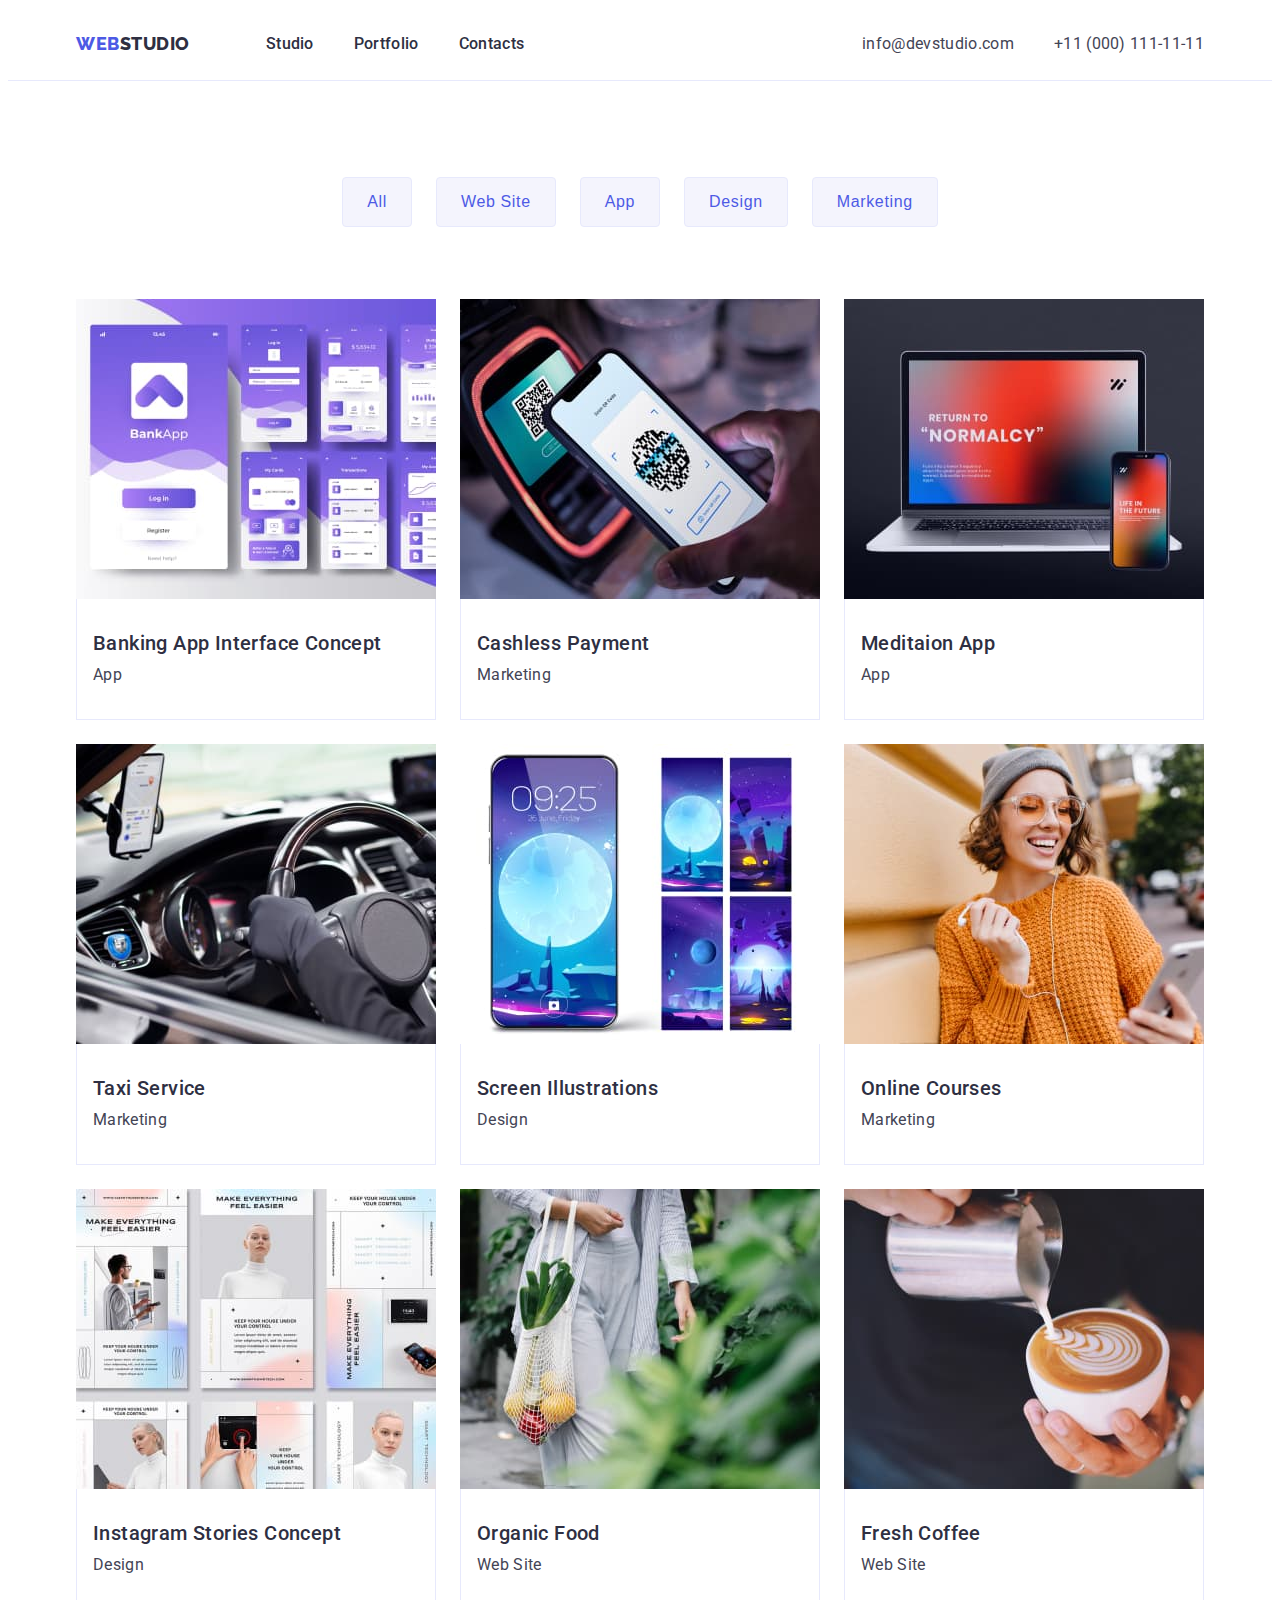
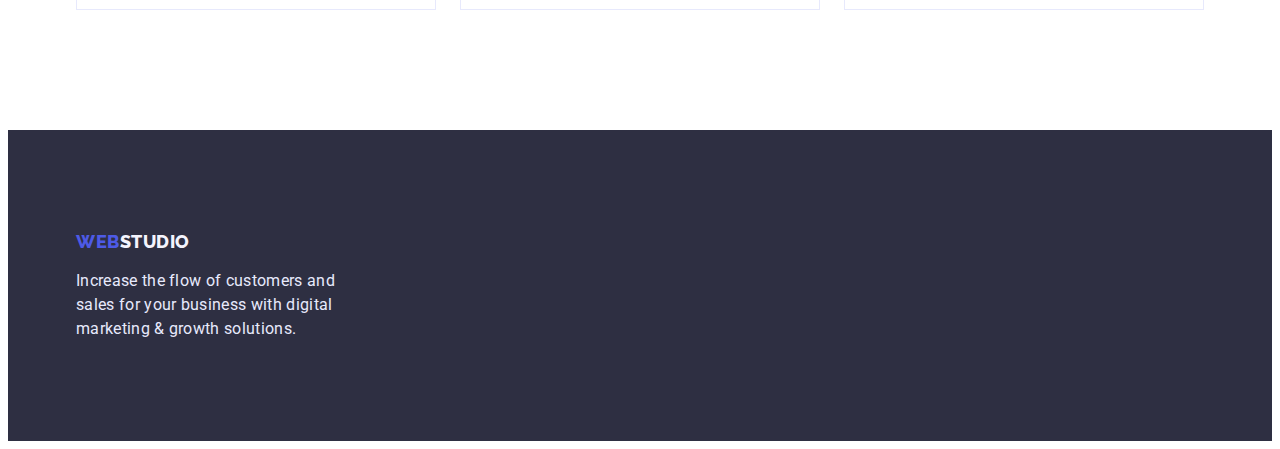
==== portfolio.html @ e2742301 "update" ====
<!DOCTYPE html>
<html lang="en">

<head>
    <meta charset="UTF-8">
    <meta http-equiv="X-UA-Compatible" content="IE=edge">
    <meta name="viewport" content="width=device-width, initial-scale=1.0">
    <title>WebStudio</title>

    <link rel="preconnect" href="https://fonts.googleapis.com">
    <link rel="preconnect" href="https://fonts.gstatic.com" crossorigin>
    <link href="https://fonts.googleapis.com/css2?family=Raleway:wght@800&family=Roboto:wght@400;500;700;900&display=swap"
        rel="stylesheet">

    <link rel="stylesheet" href="https://cdnjs.cloudflare.com/ajax/libs/modern-normalize/1.1.0/modern-normalize.min.css"
        integrity="sha512-wpPYUAdjBVSE4KJnH1VR1HeZfpl1ub8YT/NKx4PuQ5NmX2tKuGu6U/JRp5y+Y8XG2tV+wKQpNHVUX03MfMFn9Q=="
        crossorigin="anonymous" referrerpolicy="no-referrer" />

    <link rel="stylesheet" href="./css/styles.css">
</head>

<body>
    <header class="header">
        <div class="container header-container">
            <nav class="header-navigation">
                <a class="header-logo" href="./index.html"><span class="accent">Web</span>Studio</a>
                <ul class="header-list">
                    <li class="header-item"><a href="./index.html" class="header-link">Studio</a></li>
                    <li class="header-item"><a href="./portfolio.html" class="header-link">Portfolio</a></li>
                    <li class="header-item"><a href="#Contacts" class="header-link">Contacts</a></li>
                </ul>
            </nav>
    
            <address class="header-address">
                <ul class="header-address-list">
                    <li class="header-address-item"><a href="mailto:info@devstudio.com"
                            class="header-address-link">info@devstudio.com</a></li>
                    <li class="header-address-item"><a href="tel:+110001111111" class="header-address-link">+11 (000)
                            111-11-11</a></li>
                </ul>
            </address>
        </div>
    </header>

    <main class="portfolio">
        <section class="portfolio-page">
            <div class="container container-portfolio">
                <h1 class="visually-hidden">Portfolio</h1>
                <ul class="portfolio-list">
                    <li class="portfolio-item"><button type="button" class="portfolio-btn">All</button></li>
                    <li class="portfolio-item"><button type="button" class="portfolio-btn">Web Site</button></li>
                    <li class="portfolio-item"><button type="button" class="portfolio-btn">App</button></li>
                    <li class="portfolio-item"><button type="button" class="portfolio-btn">Design</button></li>
                    <li class="portfolio-item"><button type="button" class="portfolio-btn">Marketing</button></li>
                </ul>
                
                <ul class="projects-list">
                    <li class="project-item">
                        <a href="" class="project-link">
                        <img src="./images/portfolio/bankingapp.jpg" alt="Banking app" width="360" class="project-img">
                        <div class="projects-card">
                            <h3 class="projects-subtitle">Banking App Interface Concept</h3>
                            <p class="projects-text">App</p>
                        </div>
                        </a>
                    </li>
                    <li class="project-item">
                        <a href="" class="project-link">
                        <img src="./images/portfolio/cashless_payment.jpg" alt="Cashless Payment" width="360" class="project-img">
                        <div class="projects-card">
                            <h3 class="projects-subtitle">Cashless Payment</h3>
                            <p class="projects-text">Marketing</p>
                        </div>
                        </a>
                    </li>
                    <li class="project-item">
                        <a href="" class="project-link">
                        <img src="./images/portfolio/meditation_app.jpg" alt="Meditation App" width="360" class="project-img">
                        <div class="projects-card">
                            <h3 class="projects-subtitle">Meditaion App</h3>
                            <p class="projects-text">App</p>
                        </div>
                        </a>
                    </li>
                
                    <li class="project-item">
                        <a href="" class="project-link">
                        <img src="./images/portfolio/taxi_service.jpg" alt="Taxi Service" width="360" class="project-img">
                        <div class="projects-card">
                            <h3 class="projects-subtitle">Taxi Service</h3>
                            <p class="projects-text">Marketing</p>
                        </div>
                        </a>
                    </li>
                    <li class="project-item">
                        <a href="" class="project-link">
                        <img src="./images/portfolio/screen_illustrations.jpg" alt="Screen Illustrations" width="360" class="project-img">
                        <div class="projects-card">
                            <h3 class="projects-subtitle">Screen Illustrations</h3>
                            <p class="projects-text">Design</p>
                        </div>
                        </a>
                    </li>
                    <li class="project-item">
                        <a href="" class="project-link">
                        <img src="./images/portfolio/online_courses.jpg" alt="online_courses" width="360" class="project-img">
                        <div class="projects-card">
                            <h3 class="projects-subtitle">Online Courses</h3>
                            <p class="projects-text">Marketing</p>
                        </div>
                        </a>
                    </li>

                    <li class="project-item">
                        <a href="" class="project-link">
                        <img src="./images/portfolio/insta_stories_concept.jpg" alt="Insta Stories Concept" width="360" class="project-img">
                        <div class="projects-card">
                            <h3 class="projects-subtitle">Instagram Stories Concept</h3>
                            <p class="projects-text">Design</p>
                        </div>
                        </a>
                    </li>
                    <li class="project-item">
                        <a href="" class="project-link">
                        <img src="./images/portfolio/organic_food.jpg" alt="Organic Food" width="360" class="project-img">
                        <div class="projects-card">
                            <h3 class="projects-subtitle">Organic Food</h3>
                            <p class="projects-text">Web Site</p>
                        </div>
                        </a>
                    </li>
                    <li class="project-item">
                        <a href="" class="project-link">
                        <img src="./images/portfolio/fresh_cofee.jpg" alt="Fresh Coffee" width="360" class="project-img">
                        <div class="projects-card">
                            <h3 class="projects-subtitle">Fresh Coffee</h3>
                            <p class="projects-text">Web Site</p>
                        </div>
                        </a>
                    </li>
                </ul>
            </div>
        </section>
    </main>
    <footer class="footer">
        <div class="container container-footer">
            <a class="footer-logo" href="./index.html"><span class="accent">Web</span>Studio</a>
            <p class="footer-text">
                Increase the flow of customers and sales for your business with digital marketing & growth solutions.
            </p>
        </div>
    </footer>
</body>

</html>
---- css/styles.css ----
html,

:root {
    --main-title-color: #2E2F42;
    --main-text-color: #434455;
    --main-team-color: #F4F4FD;
    --logo-color: #4D5AE5;
    --banner-title-color: #FFFFFF;
    --banner-background-color: #2E2F42;
    --banner-btn-color: #FFFFFF;
    --footer-logo-color: #F4F4FD;
    --footer-text-color: #E7E9FC;
    --portfolio-btn-color: #4D5AE5;
    --portfolio-btn-background-color: #F4F4FD;
    --portfolio-btn-border-color: #E7E9FC;
    --hover-focus-color: #404BBF;
    --header-logo-font-family: 'Raleway', sans-serif;
    --header-logo-font-weight: 800;
    --font-weight: 500;
    --header-logo-font-size: 18px;
    --header-logo-line-height: 1.33;
    --header-logo-letter-spacing: 0.03em;
    --font-size: 16px;
    --font-size-title: 20px;
    --line-height: 1.5;
    --letter-spacing: 0.02em;
    --font-style: normal;
}

h1, 
h2,
h3,
h4,
h5,
h6, 
p {
    margin: 0;
}

ul {
    margin: 0;
    padding-left: 0;
}

*,
*::before,
*::after {
    box-sizing: border-box;
}

body {
    font-family: 'Roboto', sans-serif;
    font-size: 16px;
    line-height: 1.5;
    letter-spacing: 0.02em;
}

.header {
    background: var(--banner-title-color);
    border-bottom: 1px solid var(--footer-text-color);
}

.container {
    width: 1158px;
    margin-left: auto;
    margin-right: auto;
    padding: 0 15px;

}

.header-container {
    display: flex;
    padding-top: 24px;
    padding-bottom: 24px;
}

.header-navigation {
    display: flex;
    align-items: center;
}

.header-logo {
    font-family: var(--header-logo-font-family);
    font-weight: var(--header-logo-font-weight);
    font-size: var(--header-logo-font-size);
    line-height: var(--header-logo-line-height);
    letter-spacing: var(--header-logo-letter-spacing);
    color: var(--main-title-color);
    text-decoration: none;
    text-transform: uppercase;
    padding: 0px;
    display: flex;
   
}

.accent {
    color: var(--logo-color);
}

.header-list {
    list-style-type: none;
    display: flex;
    gap: 40px;
    margin-left: 76px;
}

.header-item {
    
}

.header-link {
    font-weight: var(--font-weight);
    font-size: var(--font-size);
    line-height: var(--line-height);
    letter-spacing: var(--letter-spacing);
    text-decoration: none;
    color: var(--main-title-color);
    
}

.header-link:hover,
.header-link:focus {
    color: var(--hover-focus-color);
}


.header-address {
    font-size: var(--font-size);
    line-height: var(--line-height);
    letter-spacing: var(--letter-spacing);
    margin-left: auto;


}

.header-address-list {
    display: flex;
    gap: 40px;
    
}

.header-address-item {
    list-style-type: none;
    
}

.header-address-link {
    font-weight: 400;
    font-style: var(--font-style);
    font-size: var(--font-size);
    line-height: 24px;
    text-decoration: none;
    color: var(--main-text-color);
    
}

.header-address-link:hover,
.header-address-link:focus {
    color: var(--hover-focus-color);
}

.banner {
    background: var(--banner-background-color);
    text-align: center;
    padding-top: 188px;
    padding-bottom: 188px
}

.section{
    padding-top: 120px;
    
}

.wrapper {
    
}

.banner-title {
    font-size: 56px;
    line-height: 1.07;
    color: var(--banner-title-color);
    width: 494px;
    margin: 0 auto;
    padding-bottom: 48px;
}

.banner-btn {
    font-family: 'Roboto';
    font-weight: var(--font-weight);
    font-size: var(--font-size);
    line-height: var(--line-height);
    width: 169px;
    height: 56px;
    left: 636px;
    top: 428px;
    background: var(--logo-color);
    border-radius: 4px;
    border-width: 0;
    color: var(--banner-btn-color);
    display: block;
    justify-content: center;
    margin: auto;
    
}

.banner-btn:hover,
.banner-btn:focus {
    background: var(--hover-focus-color);
}

.main-page {

}

.visually-hidden {
    position: absolute;
    white-space: nowrap;
    width: 1px;
    height: 1px;
    overflow: hidden;
    border: 0;
    padding: 0;
    clip: rect(0 0 0 0);
    clip-path: inset(50%);
    margin: -1px;
}
.main-qualities {
    padding-top: 120px;
}

.container-qualities {
    display: flex;

    
}

.main-title {
    font-weight: 700;
    font-size: 36px;
    line-height: 1.1;
    text-align: center;
    letter-spacing: var(--letter-spacing);
    text-transform: capitalize;
    color: var(--banner-background-color);
}

.main-list {
    list-style-type: none;
    display: flex;
    justify-content: space-around;
    gap: 24px;
}

.main-item {

}

.main-subtitle {
    font-weight: 500;
    font-size: var(--font-size-title);
    line-height: 1.2;
    color: var(--main-title-color);
}

.main-text {
    line-height: var(--line-height);
    font-size: var(--font-size);
    letter-spacing: var(--letter-spacing);
    color: var(--main-text-color);
}

.main-job {

}

.container-title {
    display: flex;
    flex-direction: column;
}

.job-title {
    justify-content: center;

    
}

.main-job-list {
    list-style-type: none;
    display: flex;
    gap: 24px;
    padding-bottom: 120px;
    padding-top: 72px;
}

.main-job-item {

}

.main-team {
    background: var(--main-team-color);
}

.container-main-team
{
    display: flex;
    flex-direction: column;
}

.main-title-team {

    padding-bottom: 72px;
}

.main-team-list {
    list-style-type: none;
    display: flex;
    gap: 24px;
}


.main-team-item {
    background-color: var(--banner-title-color);
    margin-bottom: 120px;
}

.team-card {
    
    text-align: center;
    padding-top: 32px;
    padding-bottom: 32px;
}

.footer {
    background: var(--main-title-color);
    
}

.container-footer {
    padding-top: 100px;
    padding-bottom: 100px;
    
}

.footer-logo {
    font-family: var(--header-logo-font-family);
    font-weight: var(--header-logo-font-weight);
    font-size: var(--header-logo-font-size);
    line-height: var(--header-logo-line-height);
    letter-spacing: var(--header-logo-letter-spacing);
    color: var(--footer-logo-color);
    text-decoration: none;
    text-transform: uppercase;
   
}

.footer-text {
    color: var(--footer-text-color);
    margin-top: 14px;
    width: 264px;
    
}

.portfolio {

}

.portfolio-page {
    padding-top: 96px;
    padding-bottom: 120px;
}

.container-portfolio {
    
    
    
}

.portfolio-list {  
    list-style-type: none;
    display: flex;
    gap: 24px;
    justify-content: center;
    margin-bottom: 72px;
}

.portfolio-item {
    
}

.portfolio-btn {
    font-weight: 500;
    font-size: var(--font-size);
    line-height: var(--line-height);
    background: var(--portfolio-btn-background-color);
    border: 1px solid var(--portfolio-btn-border-color);
    border-radius: 4px;
    color: var(--portfolio-btn-color);
    letter-spacing: 0.04em;
    padding: 12px 24px;
}

.portfolio-btn:hover {
    background: var(--hover-focus-color);
    color: var(--banner-title-color);
    flex: none;
    cursor: pointer;
}



.projects-list {
    list-style-type: none;
    display: flex;
    gap: 24px;
    flex-wrap: wrap;
    margin-left: 0px;
    margin-right: 0px;
    
    
}

.project-item {
    color: var(--banner-title-color);
    flex-direction: column;
    display: flex;
}

.project-link {
    text-decoration: none;
    
}

.project-img {
    max-width: 100%;
    height: auto;
    display: block;
}

.projects-card {
    padding-top: 32px;
    padding-left: 16px;
    padding-bottom: 32px;
    background-color: var(--banner-title-color);
    border-left: 1px solid #E7E9FC;
    border-right: 1px solid #E7E9FC;
    border-bottom: 1px solid #E7E9FC;
}

.projects-subtitle {
    font-weight: 500;
    font-size: 20px;
    line-height: 1.2;
    letter-spacing: var(--letter-spacing);
    color: var(--main-title-color);
}

.projects-text {
    font-weight: 400;
    font-size: var(--font-size);
    line-height: var(--line-height);
    letter-spacing: var(--letter-spacing);
    color: var(--main-text-color);
    padding-top: 8px;
}
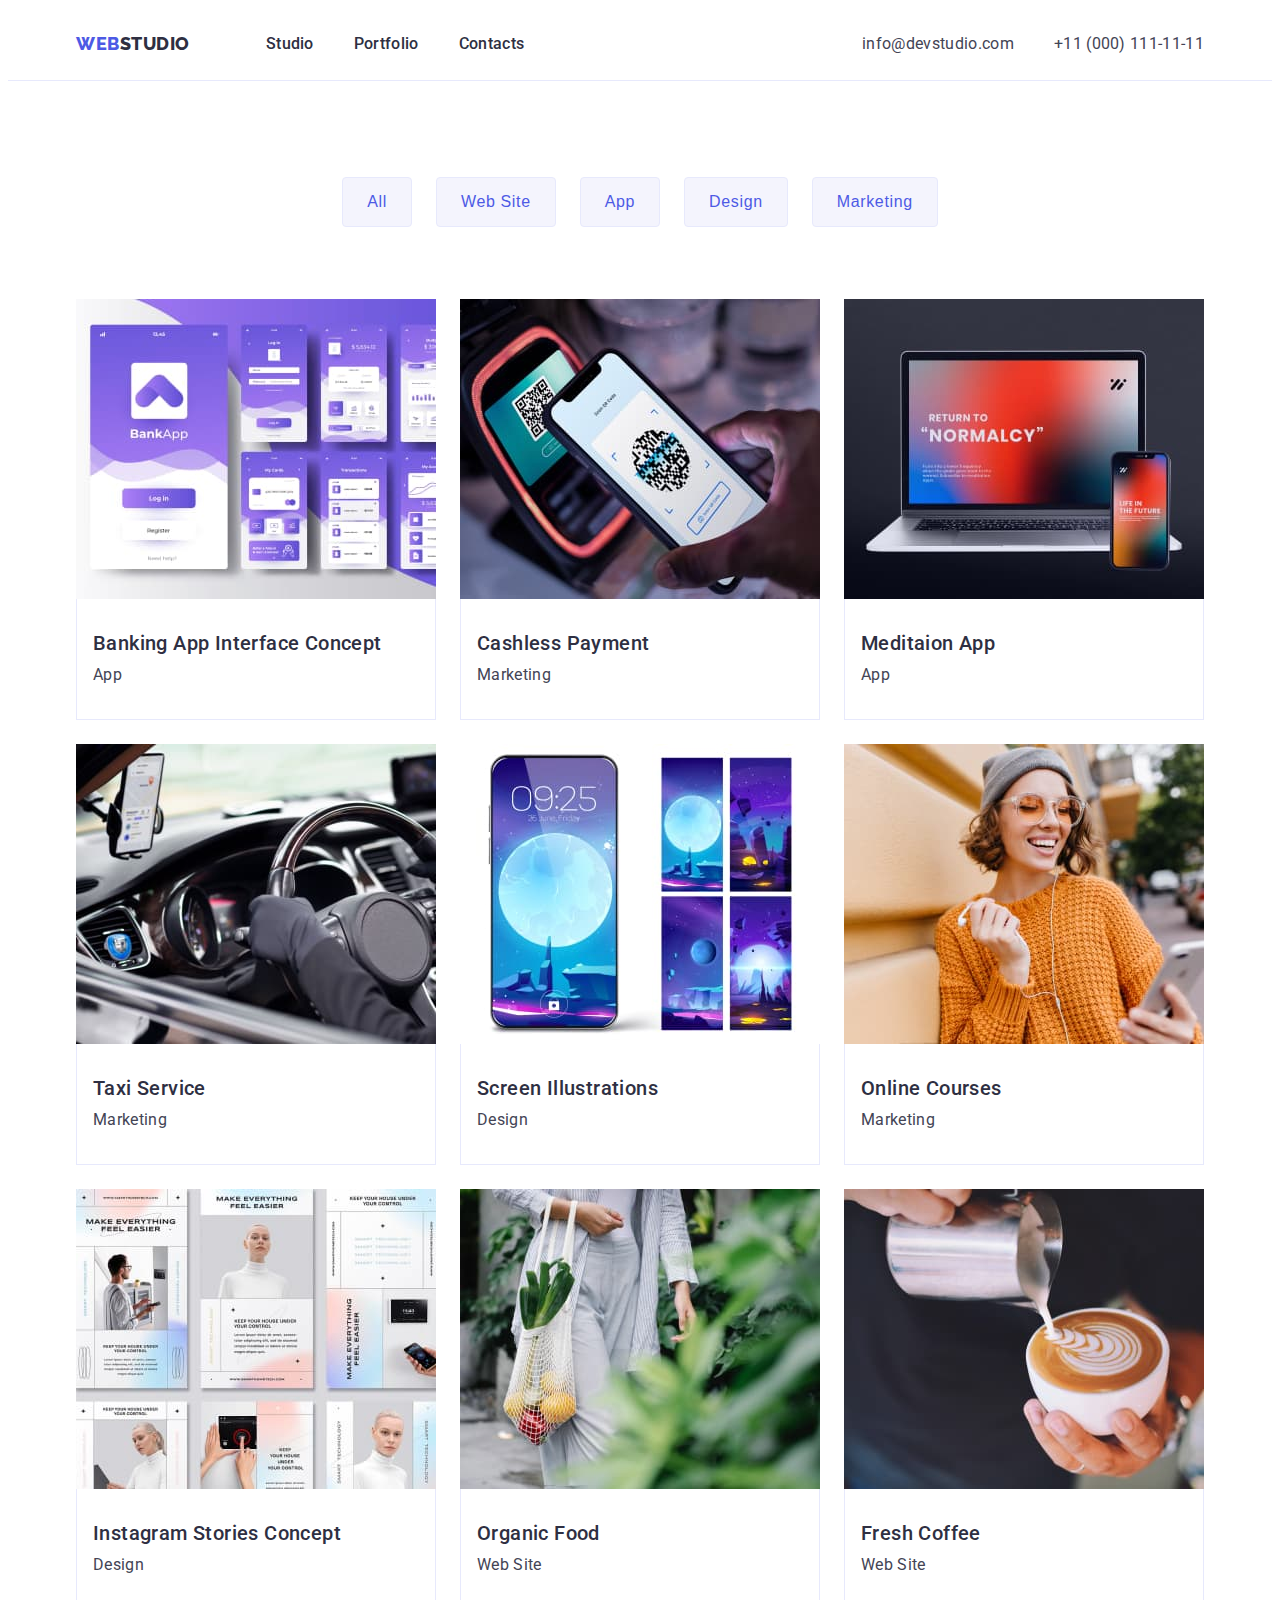
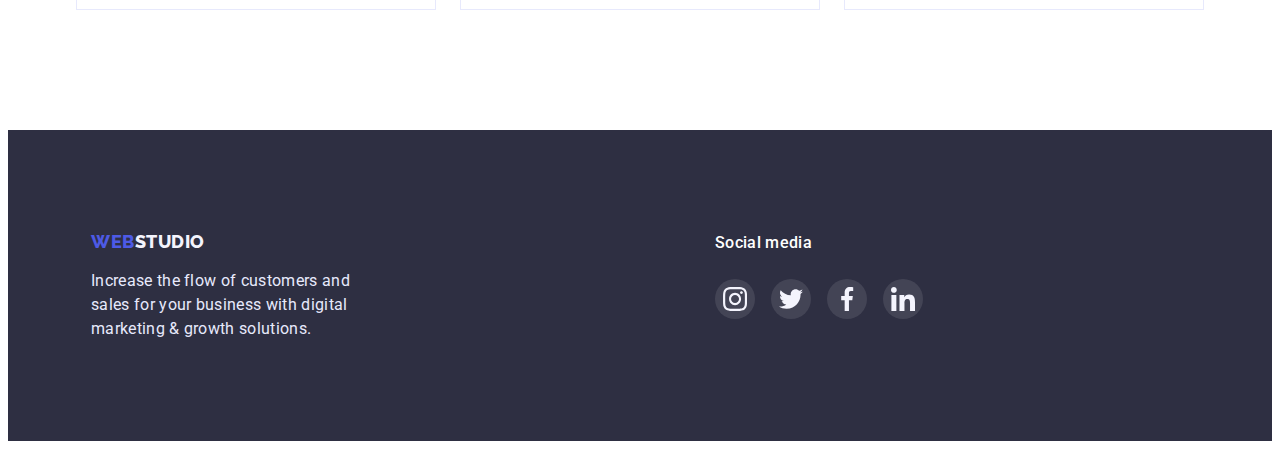
==== commit 12017c5e: "update" ====
--- a/portfolio.html
+++ b/portfolio.html
@@ -143,11 +143,73 @@
         </section>
     </main>
     <footer class="footer">
-        <div class="container container-footer">
-            <a class="footer-logo" href="./index.html"><span class="accent">Web</span>Studio</a>
-            <p class="footer-text">
-                Increase the flow of customers and sales for your business with digital marketing & growth solutions.
-            </p>
+        <div class="container container-main-footer">
+            <div class="container container-footer">
+                <a class="footer-logo" href="./index.html"><span class="accent">Web</span>Studio</a>
+                <p class="footer-text">
+                    Increase the flow of customers and sales for your business with digital marketing & growth solutions.
+                </p>
+            </div>
+            <div class="container container-footer-soc">
+                <h4 class="footer-soc-text">Social media</h4>
+                <ul class="footer-soc-list list">
+                    <li class="footer-soc-item">
+                        <a href="" class="footer-soc-link">
+                            <svg class="footer-soc-icon" width="24" height="24">
+                                <use href="#icon-instagram">
+                                    <symbol id="icon-instagram" viewBox="0 0 32 32">
+                                        <path fill="#f4f4fd" style="fill: var(--color1, #f4f4fd)"
+                                            d="M31.968 9.408c-0.074-1.7-0.35-2.87-0.744-3.882-0.424-1.112-1.053-2.060-1.849-2.839l-0.001-0.001c-0.78-0.791-1.724-1.417-2.778-1.824l-0.054-0.018c-1.020-0.394-2.18-0.67-3.88-0.744-1.716-0.080-2.262-0.1-6.602-0.1-4.346 0-4.89 0.020-6.596 0.094-1.7 0.074-2.868 0.35-3.88 0.744-1.112 0.424-2.060 1.053-2.839 1.849l-0.001 0.001c-0.792 0.78-1.419 1.724-1.826 2.778l-0.018 0.054c-0.394 1.020-0.668 2.18-0.744 3.88-0.080 1.714-0.1 2.26-0.1 6.602 0 4.346 0.020 4.89 0.094 6.596 0.074 1.7 0.35 2.87 0.744 3.882 0.406 1.076 1.038 2.038 1.85 2.838 0.8 0.812 1.77 1.444 2.832 1.844 1.020 0.394 2.18 0.67 3.882 0.744 1.706 0.076 2.25 0.094 6.596 0.094 4.344 0 4.888-0.020 6.594-0.094 1.7-0.074 2.87-0.35 3.882-0.744 2.157-0.85 3.832-2.525 4.663-4.627l0.019-0.055c0.394-1.020 0.67-2.18 0.744-3.882 0.076-1.706 0.094-2.25 0.094-6.596 0-4.344-0.006-4.888-0.080-6.594zM29.088 22.472c-0.070 1.564-0.332 2.408-0.552 2.97-0.551 1.4-1.638 2.488-3.002 3.027l-0.036 0.013c-0.562 0.218-1.412 0.48-2.968 0.548-1.688 0.076-2.194 0.094-6.464 0.094s-4.782-0.020-6.464-0.094c-1.564-0.068-2.408-0.33-2.97-0.55-0.721-0.269-1.335-0.676-1.837-1.193l-0.001-0.001c-0.516-0.504-0.923-1.118-1.183-1.804l-0.011-0.034c-0.22-0.562-0.48-1.412-0.55-2.968-0.074-1.688-0.094-2.196-0.094-6.464 0-4.27 0.020-4.782 0.094-6.464 0.070-1.564 0.332-2.408 0.55-2.97 0.256-0.694 0.664-1.324 1.2-1.838 0.52-0.532 1.144-0.938 1.84-1.194 0.56-0.22 1.412-0.48 2.968-0.55 1.688-0.074 2.194-0.094 6.464-0.094 4.276 0 4.78 0.020 6.464 0.094 1.562 0.070 2.406 0.332 2.968 0.55 0.694 0.256 1.326 0.662 1.84 1.194 0.53 0.52 0.936 1.144 1.192 1.84 0.22 0.56 0.482 1.41 0.55 2.968 0.076 1.688 0.094 2.194 0.094 6.464s-0.018 4.77-0.092 6.456z">
+                                        </path>
+                                        <path fill="#f4f4fd" style="fill: var(--color1, #f4f4fd)"
+                                            d="M16.060 7.782c-4.462 0.102-8.041 3.743-8.041 8.22s3.578 8.118 8.031 8.22l0.009 0c4.462-0.102 8.041-3.743 8.041-8.22s-3.578-8.118-8.031-8.22l-0.009-0zM16.060 21.336c-2.946 0-5.334-2.388-5.334-5.334s2.388-5.334 5.334-5.334v0c2.946 0 5.334 2.388 5.334 5.334s-2.388 5.334-5.334 5.334v0zM26.524 7.458c0 1.060-0.86 1.92-1.92 1.92s-1.92-0.86-1.92-1.92v0c0-1.060 0.86-1.92 1.92-1.92s1.92 0.86 1.92 1.92v0z">
+                                        </path>
+                                    </symbol>
+                                </use>
+                            </svg>
+                        </a>
+                    </li>
+                    <li class="footer-soc-item">
+                        <a href="" class="footer-soc-link">
+                            <svg class="footer-soc-icon" width="24" height="24">
+                                <use href="#icon-twitter">
+                                    <symbol id="icon-twitter" viewBox="0 0 32 32">
+                                        <path fill="#f4f4fd" style="fill: var(--color1, #f4f4fd)"
+                                            d="M32 6.078c-1.1 0.494-2.376 0.858-3.712 1.029l-0.068 0.007c1.36-0.817 2.381-2.078 2.873-3.58l0.013-0.046c-1.197 0.723-2.591 1.274-4.076 1.574l-0.084 0.014c-1.2-1.279-2.901-2.076-4.788-2.076-3.623 0-6.56 2.937-6.56 6.56v0c0 0.52 0.044 1.020 0.152 1.496-5.468-0.276-10.278-2.878-13.495-6.828l-0.027-0.034c-0.563 0.949-0.895 2.091-0.895 3.311 0 2.264 1.145 4.261 2.888 5.442l0.023 0.015c-1.092-0.030-2.109-0.325-2.997-0.823l0.033 0.017v0.072c0.004 3.164 2.237 5.806 5.213 6.438l0.043 0.008c-0.501 0.137-1.075 0.216-1.669 0.216-0.018 0-0.036-0-0.054-0l0.003 0c-0.031 0.001-0.067 0.001-0.103 0.001-0.403 0-0.796-0.041-1.176-0.119l0.037 0.006c0.873 2.624 3.273 4.496 6.121 4.57l0.009 0c-2.214 1.744-5.044 2.798-8.12 2.798-0.005 0-0.010 0-0.015 0h0.001c-0.538 0-1.054-0.024-1.57-0.090 2.826 1.846 6.287 2.944 10.004 2.944 0.021 0 0.042-0 0.063-0h-0.003c12.072 0 18.672-10 18.672-18.668 0-0.29-0.010-0.57-0.024-0.848 1.299-0.937 2.391-2.066 3.258-3.359l0.030-0.047z">
+                                        </path>
+                                    </symbol>
+                                </use>
+                            </svg>
+                        </a>
+                    </li>
+                    <li class="footer-soc-item">
+                        <a href="" class="footer-soc-link">
+                            <svg class="footer-soc-icon" width="24" height="24">
+                                <use href="#icon-facebook">
+                                    <symbol id="icon-facebook" viewBox="0 0 32 32">
+                                        <path fill="#f4f4fd" style="fill: var(--color1, #f4f4fd)"
+                                            d="M21.33 5.314h2.92v-5.088c-1.238-0.144-2.672-0.226-4.125-0.226-0.046 0-0.092 0-0.138 0l0.007-0c-4.212 0-7.094 2.65-7.094 7.52v4.48h-4.65v5.688h4.648v14.312h5.698v-14.31h4.46l0.708-5.69h-5.17v-3.92c0.002-1.644 0.444-2.768 2.736-2.768z">
+                                        </path>
+                                    </symbol>
+                                </use>
+                            </svg>
+                        </a>
+                    </li>
+                    <li class="footer-soc-item">
+                        <a href="" class="footer-soc-link">
+                            <svg class="footer-soc-icon" width="24" height="24">
+                                <use href="#icon-linkedin">
+                                    <symbol id="icon-linkedin" viewBox="0 0 32 32">
+                                        <path fill="#f4f4fd" style="fill: var(--color1, #f4f4fd)"
+                                            d="M31.992 32h0.008v-11.74c0-5.74-1.236-10.164-7.948-10.164-3.226 0-5.392 1.772-6.276 3.45h-0.094v-2.912h-6.362v21.366h6.628v-10.58c0-2.784 0.528-5.476 3.976-5.476 3.4 0 3.45 3.178 3.45 5.656v10.4h6.62zM0.528 10.636h6.634v21.364h-6.634v-21.364zM3.842 0c-2.12 0-3.84 1.72-3.84 3.84s1.72 3.88 3.84 3.88c2.122 0 3.844-1.76 3.844-3.88s-1.726-3.84-3.846-3.84z">
+                                        </path>
+                                    </symbol>
+                                </use>
+                            </svg>
+                        </a>
+                    </li>
+                </ul>
+            </div>
         </div>
     </footer>
 </body>
--- a/css/styles.css
+++ b/css/styles.css
@@ -25,6 +25,8 @@
     --line-height: 1.5;
     --letter-spacing: 0.02em;
     --font-style: normal;
+    --gra: linear-gradient(rgba(46, 47, 66, 0.7), rgba(46, 47, 66, 0.7));
+    --color-cust-link: #8e8f99;
 }
 
 h1, 
@@ -65,7 +67,6 @@
     margin-left: auto;
     margin-right: auto;
     padding: 0 15px;
-
 }
 
 .header-container {
@@ -90,7 +91,6 @@
     text-transform: uppercase;
     padding: 0px;
     display: flex;
-   
 }
 
 .accent {
@@ -115,7 +115,6 @@
     letter-spacing: var(--letter-spacing);
     text-decoration: none;
     color: var(--main-title-color);
-    
 }
 
 .header-link:hover,
@@ -129,19 +128,15 @@
     line-height: var(--line-height);
     letter-spacing: var(--letter-spacing);
     margin-left: auto;
-
-
 }
 
 .header-address-list {
     display: flex;
     gap: 40px;
-    
 }
 
 .header-address-item {
     list-style-type: none;
-    
 }
 
 .header-address-link {
@@ -151,7 +146,6 @@
     line-height: 24px;
     text-decoration: none;
     color: var(--main-text-color);
-    
 }
 
 .header-address-link:hover,
@@ -163,12 +157,13 @@
     background: var(--banner-background-color);
     text-align: center;
     padding-top: 188px;
-    padding-bottom: 188px
+    padding-bottom: 188px;
+    background-image: var(--gra), url(../images/people-office\ 1.jpg);
+    background-size: cover;
 }
 
 .section{
     padding-top: 120px;
-    
 }
 
 .wrapper {
@@ -200,7 +195,6 @@
     display: block;
     justify-content: center;
     margin: auto;
-    
 }
 
 .banner-btn:hover,
@@ -224,13 +218,36 @@
     clip-path: inset(50%);
     margin: -1px;
 }
+
 .main-qualities {
     padding-top: 120px;
 }
 
 .container-qualities {
     display: flex;
-
+}
+
+.qualities-img-list {
+    display: flex;
+    justify-content: center;
+    gap: 24px;
+    list-style-type: none;
+    padding-bottom: 8px;
+}
+
+.qualities-img-item {
+    width: 264px;
+    height: 112px;
+    background: #F4F4FD;
+}
+
+.qualities-img-icon {
+    display: flex;
+    justify-content: center;
+    margin: 24px 100px;
+}
+
+.qualities-img {
     
 }
 
@@ -260,6 +277,7 @@
     font-size: var(--font-size-title);
     line-height: 1.2;
     color: var(--main-title-color);
+    margin-bottom: 8px;
 }
 
 .main-text {
@@ -267,6 +285,37 @@
     font-size: var(--font-size);
     letter-spacing: var(--letter-spacing);
     color: var(--main-text-color);
+    margin-bottom: 8px;
+}
+
+.team-soc-list {
+    display: flex;
+    justify-content: center;
+    gap: 24px;
+    list-style-type: none;
+}
+
+.team-soc-item {
+    width: 40px;
+    height: 40px;
+}
+
+.team-soc-link {
+    width: 100%;
+    height: 100%;
+    background: #4D5AE5;
+    display: flex;
+    align-items: center;
+    justify-content: center;
+    border-radius: 50%;
+}
+
+.team-soc-icon {
+    
+}
+
+.team-soc-link:is(:hover, :focus) {
+    background: #404BBF;
 }
 
 .main-job {
@@ -280,8 +329,6 @@
 
 .job-title {
     justify-content: center;
-
-    
 }
 
 .main-job-list {
@@ -300,14 +347,12 @@
     background: var(--main-team-color);
 }
 
-.container-main-team
-{
+.container-main-team {
     display: flex;
     flex-direction: column;
 }
 
 .main-title-team {
-
     padding-bottom: 72px;
 }
 
@@ -324,21 +369,65 @@
 }
 
 .team-card {
-    
     text-align: center;
     padding-top: 32px;
     padding-bottom: 32px;
+    box-shadow: 0px 1px 6px rgba(46, 47, 66, 0.08), 0px 1px 1px rgba(46, 47, 66, 0.16), 0px 2px 1px rgba(46, 47, 66, 0.08);
+}
+
+.main-customers {
+    
+}
+
+.container-customers {
+    
+}
+
+.main-title-customers {
+   
+}
+
+.main-customer-list {
+    display: flex;
+    list-style-type: none;
+    gap: 24px;
+    padding-top: 72px;
+    padding-bottom: 120px;
+}
+
+.main-customer-item {
+    width: 168px;
+    height: 88px;
+    border: 1px solid #8E8F99;
+    border-radius: 4px;
+}
+
+.main-customer-item:is(:hover, :focus) {
+    border: 1px solid #404BBF;
+    color: #404BBF;
+}
+
+.main-customer-icon {
+    margin: 16px 32px;
+}
+
+.main-customer-icon:is(:hover, :focus) {
+    fill: #404BBF;
 }
 
 .footer {
     background: var(--main-title-color);
-    
+    display: flex;
+}
+
+.container-main-footer {
+    display: flex;
+    align-items: baseline;
 }
 
 .container-footer {
     padding-top: 100px;
     padding-bottom: 100px;
-    
 }
 
 .footer-logo {
@@ -350,14 +439,56 @@
     color: var(--footer-logo-color);
     text-decoration: none;
     text-transform: uppercase;
-   
 }
 
 .footer-text {
     color: var(--footer-text-color);
     margin-top: 14px;
     width: 264px;
-    
+}
+
+.container-footer-soc {
+    padding-top: 100px;
+    margin-left: 120px;
+}
+
+.footer-soc-text {
+    font-weight: var(--font-weight);
+    font-size: var(--font-size);
+    line-height: var(--line-height);
+    letter-spacing: var(--letter-spacing);
+    color: #FFFFFF;
+    padding-bottom: 24px;
+}
+
+.footer-soc-list {
+    list-style-type: none;
+    display: flex;
+    gap: 16px;
+    width: 40px;
+    height: 40px;
+}
+
+.footer-soc-item {
+   
+}
+
+.footer-soc-link {
+    width: 40px;
+    height: 40px;
+    background: rgba(255, 255, 255, 0.1);
+    display: flex;
+    align-items: center;
+    justify-content: center;
+    border-radius: 50%;
+}
+
+.footer-soc-link:is(:hover, :focus) {
+    background: #31D0AA;
+}
+
+.footer-soc-icon {
+
 }
 
 .portfolio {
@@ -370,8 +501,6 @@
 }
 
 .container-portfolio {
-    
-    
     
 }
 
@@ -415,8 +544,10 @@
     flex-wrap: wrap;
     margin-left: 0px;
     margin-right: 0px;
-    
-    
+}
+
+.project-item:is(:hover, :focus) {
+    box-shadow: 0px 1px 6px rgba(46, 47, 66, 0.08), 0px 1px 1px rgba(46, 47, 66, 0.16), 0px 2px 1px rgba(46, 47, 66, 0.08);
 }
 
 .project-item {
